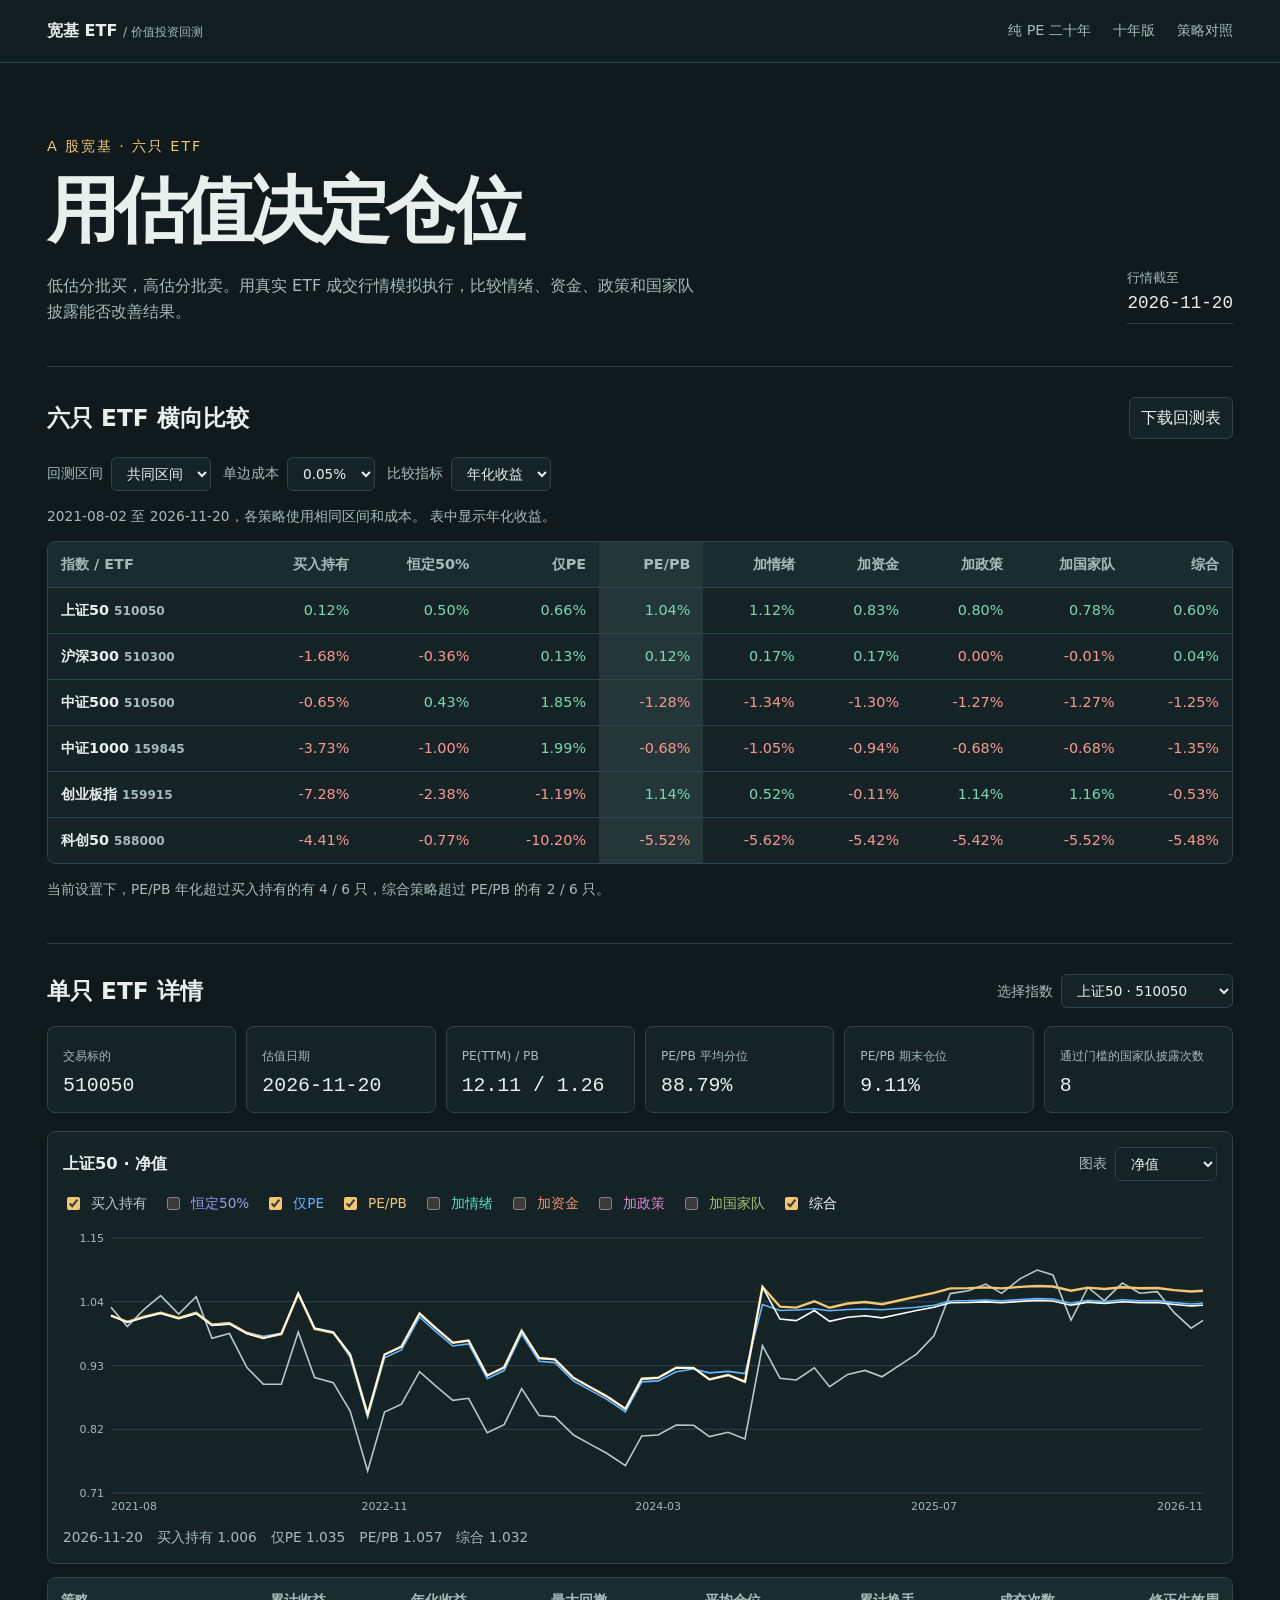
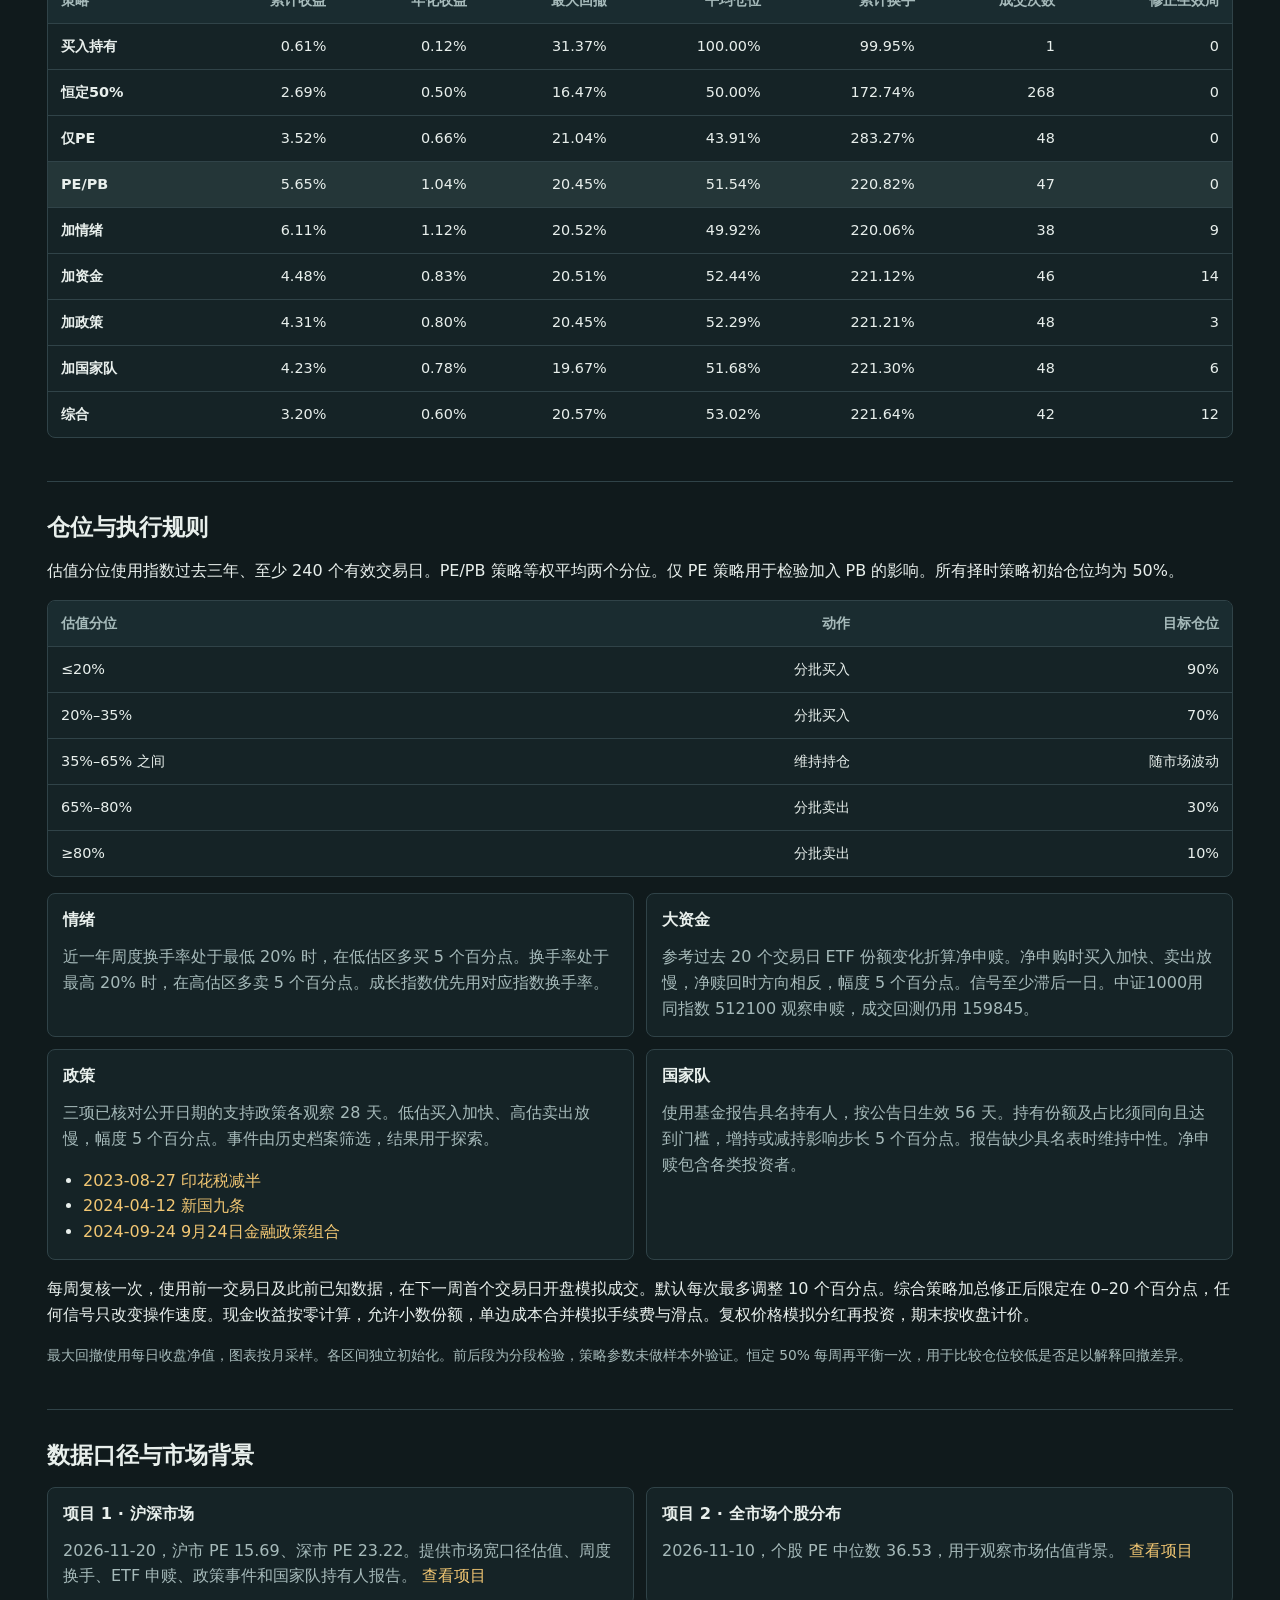
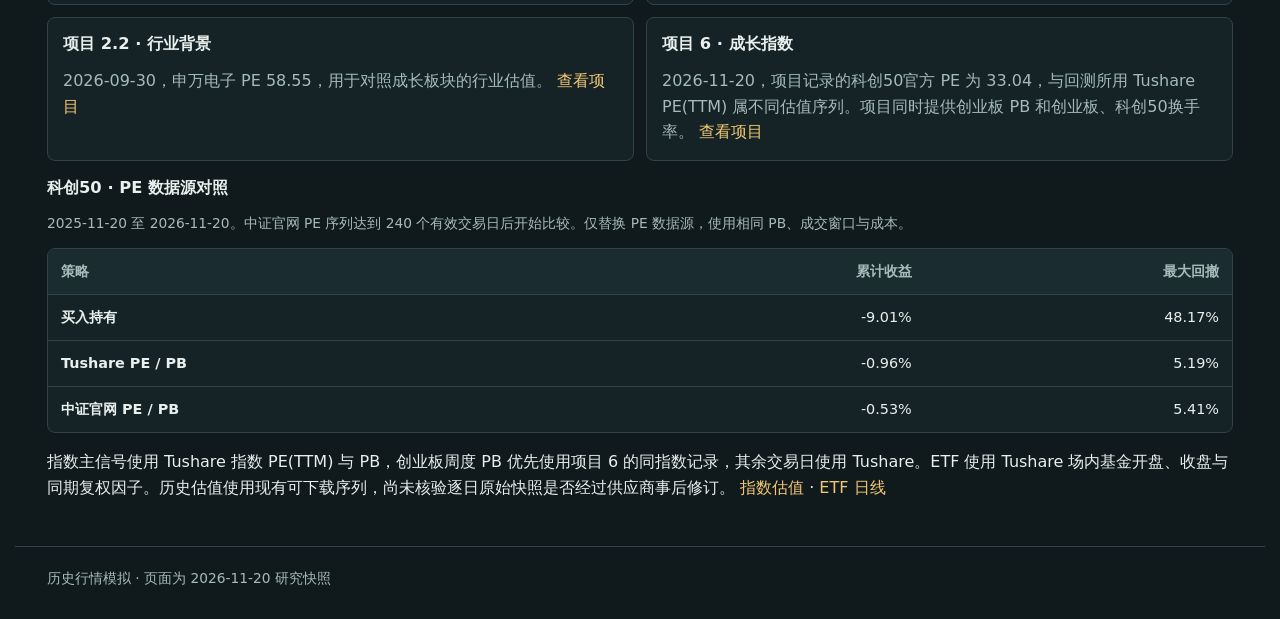
==== index.html @ 036088d6 "Sync verified ETF backtest and rolling PE charts" ====
<!doctype html>
<html lang="zh-CN">
<head>
<meta charset="utf-8">
<meta name="viewport" content="width=device-width,initial-scale=1">
<title>宽基 ETF · 价值投资回测</title>
<link rel="stylesheet" href="style.css">
<script defer src="results.js"></script>
<script defer src="app.js"></script>
</head>
<body>
<header><div class="shell bar"><a href="#">宽基 ETF <small> / 价值投资回测</small></a><nav><a href="pe20.html">纯 PE 二十年</a><a href="pe10.html">十年版</a><a href="#compare">策略对照</a></nav></div></header>
<main class="shell">
<section class="hero">
<div><p class="eyebrow">A 股宽基 · 六只 ETF</p><h1>用估值决定仓位</h1><p>低估分批买，高估分批卖。用真实 ETF 成交行情模拟执行，比较情绪、资金、政策和国家队披露能否改善结果。</p></div>
<div class="stamp">行情截至 <strong>2026-11-20</strong></div>
</section>
<section id="compare">
<div class="section-head"><h2>六只 ETF 横向比较</h2><button type="button" id="export">下载回测表</button></div>
<div class="controls">
<label>回测区间<select id="period"></select></label>
<label>单边成本<select id="fee"><option value="0">0.05%</option><option value="1">0.15%</option></select></label>
<label>比较指标<select id="metric"><option value="annual">年化收益</option><option value="total">累计收益</option><option value="drawdown">最大回撤</option><option value="weight">平均仓位</option></select></label>
</div>
<p class="muted" id="window"></p>
<div class="table-wrap" tabindex="0" aria-label="六只ETF回测结果"><table id="matrix"></table></div>
<p class="muted" id="summary"></p>
</section>
<section id="detail">
<div class="section-head"><h2>单只 ETF 详情</h2><label>选择指数<select id="asset"></select></label></div>
<div class="stats" id="stats"></div>
<div class="chart">
<div class="section-head"><h3 id="chartTitle">净值对比</h3><label>图表<select id="curveMetric"><option value="1">净值</option><option value="2">ETF 仓位</option></select></label></div>
<div id="legend"></div>
<canvas id="curve" role="img" aria-label="月度回测净值与仓位图，也可在下表阅读收益和回撤"></canvas>
<p id="chartReadout" class="muted"></p>
</div>
<div class="table-wrap" tabindex="0" aria-label="当前ETF各策略指标"><table id="details"></table></div>
</section>
<section id="rules">
<h2>仓位与执行规则</h2>
<p>估值分位使用指数过去三年、至少 240 个有效交易日。PE/PB 策略等权平均两个分位。仅 PE 策略用于检验加入 PB 的影响。所有择时策略初始仓位均为 50%。</p>
<div class="table-wrap"><table><thead><tr><th>估值分位</th><th>动作</th><th>目标仓位</th></tr></thead><tbody>
<tr><td>≤20%</td><td>分批买入</td><td>90%</td></tr><tr><td>20%–35%</td><td>分批买入</td><td>70%</td></tr><tr><td>35%–65% 之间</td><td>维持持仓</td><td>随市场波动</td></tr><tr><td>65%–80%</td><td>分批卖出</td><td>30%</td></tr><tr><td>≥80%</td><td>分批卖出</td><td>10%</td></tr>
</tbody></table></div>
<div class="rule-grid">
<article><h3>情绪</h3><p>近一年周度换手率处于最低 20% 时，在低估区多买 5 个百分点。换手率处于最高 20% 时，在高估区多卖 5 个百分点。成长指数优先用对应指数换手率。</p></article>
<article><h3>大资金</h3><p>参考过去 20 个交易日 ETF 份额变化折算净申赎。净申购时买入加快、卖出放慢，净赎回时方向相反，幅度 5 个百分点。信号至少滞后一日。中证1000用同指数 512100 观察申赎，成交回测仍用 159845。</p></article>
<article><h3>政策</h3><p>三项已核对公开日期的支持政策各观察 28 天。低估买入加快、高估卖出放慢，幅度 5 个百分点。事件由历史档案筛选，结果用于探索。</p><ul id="policy"></ul></article>
<article><h3>国家队</h3><p>使用基金报告具名持有人，按公告日生效 56 天。持有份额及占比须同向且达到门槛，增持或减持影响步长 5 个百分点。报告缺少具名表时维持中性。净申赎包含各类投资者。</p></article>
</div>
<p>每周复核一次，使用前一交易日及此前已知数据，在下一周首个交易日开盘模拟成交。默认每次最多调整 10 个百分点。综合策略加总修正后限定在 0–20 个百分点，任何信号只改变操作速度。现金收益按零计算，允许小数份额，单边成本合并模拟手续费与滑点。复权价格模拟分红再投资，期末按收盘计价。</p>
<p class="muted">最大回撤使用每日收盘净值，图表按月采样。各区间独立初始化。前后段为分段检验，策略参数未做样本外验证。恒定 50% 每周再平衡一次，用于比较仓位较低是否足以解释回撤差异。</p>
</section>
<section id="sources">
<h2>数据口径与市场背景</h2>
<div class="rule-grid" id="context"></div>
<h3>科创50 · PE 数据源对照</h3>
<p id="starWindow" class="muted"></p>
<div class="table-wrap"><table id="starCheck"></table></div>
<p>指数主信号使用 Tushare 指数 PE(TTM) 与 PB，创业板周度 PB 优先使用项目 6 的同指数记录，其余交易日使用 Tushare。ETF 使用 Tushare 场内基金开盘、收盘与同期复权因子。历史估值使用现有可下载序列，尚未核验逐日原始快照是否经过供应商事后修订。 <a href="https://tushare.pro/document/2?doc_id=128">指数估值</a> · <a href="https://tushare.pro/document/2?doc_id=127">ETF 日线</a></p>
</section>
</main>
<footer class="shell">历史行情模拟 · 页面为 2026-11-20 研究快照</footer>
</body>
</html>
---- style.css ----
:root{color-scheme:dark;--bg:#101a1c;--panel:#152326;--ink:#e8efec;--muted:#a6baba;--edge:#304348;--gold:#f2c773;--green:#79d8b0;--red:#f59a93;font-family:system-ui,"Microsoft YaHei",sans-serif}*{box-sizing:border-box}body{margin:0;background:var(--bg);color:var(--ink);line-height:1.6}a{color:var(--gold);text-decoration:none}a:hover{text-decoration:underline}header{border-bottom:1px solid var(--edge);background:#111d1f}.shell{max-width:1250px;margin:auto;padding:0 32px}.bar{display:flex;align-items:center;justify-content:space-between;gap:16px;min-height:62px}.bar>a{color:var(--ink);font-weight:700}.bar small,.muted{color:var(--muted);font-weight:400}.bar nav{display:flex;gap:22px}.bar nav a{color:var(--muted);font-size:.9rem}.hero{display:flex;align-items:end;justify-content:space-between;gap:22px;padding:72px 0 42px}.hero h1{font-size:clamp(2rem,6vw,4.5rem);letter-spacing:-.06em;line-height:1.15;margin:.15em 0 .3em}.hero p{max-width:650px;color:var(--muted);margin:0}.hero .eyebrow{color:var(--gold);font-size:.9rem;letter-spacing:.13em}.stamp{white-space:nowrap;color:var(--muted);font-size:.83rem;border-bottom:1px solid var(--edge);padding-bottom:10px}.stamp strong{display:block;color:var(--ink);font:1.1rem ui-monospace,monospace;margin-top:5px}section:not(.hero){padding:30px 0;border-top:1px solid var(--edge)}h2,h3{line-height:1.3;margin:0 0 14px}h2{font-size:1.45rem}h3{font-size:1.02rem}.section-head,.controls{display:flex;align-items:center;justify-content:space-between;gap:12px;flex-wrap:wrap}.section-head h2,.section-head h3{margin:0}.controls{justify-content:flex-start;margin-top:18px}label{display:inline-flex;align-items:center;gap:8px;font-size:.85rem;color:var(--muted)}button,select{color:var(--ink);font:inherit;background:var(--panel);border:1px solid var(--edge);border-radius:6px;padding:7px 11px;cursor:pointer}button:hover,select:hover{border-color:var(--gold)}:focus-visible{outline:2px solid var(--gold);outline-offset:3px}.table-wrap{overflow:auto;border:1px solid var(--edge);border-radius:8px;margin:13px 0;background:var(--panel)}table{border-collapse:collapse;width:100%;white-space:nowrap;font-variant-numeric:tabular-nums;text-align:right;font-size:.9rem}th,td{padding:11px 13px;border-bottom:1px solid var(--edge)}thead{background:#1a2c30;color:var(--muted)}tbody tr:last-child>*{border-bottom:0}th:first-child,td:first-child{text-align:left}tbody th{font-weight:600}#matrix tbody th{position:sticky;left:0;background:var(--panel)}.asset-link{background:none;border:0;padding:0;text-align:left}small{color:var(--muted);font-size:.76rem}.pos{color:var(--green)}.neg{color:var(--red)}.primary{background:#243638}.stats{display:grid;grid-template-columns:repeat(auto-fit,minmax(145px,1fr));gap:10px;margin:18px 0}.stat,.rule-grid article,.chart{border-radius:8px;background:var(--panel);border:1px solid var(--edge);padding:15px}.stat strong{display:block;font:1.24rem ui-monospace,monospace;margin-top:6px}.chart #legend{display:flex;gap:8px 16px;flex-wrap:wrap;margin-top:12px}.chart #legend label{color:var(--ink)}.chart input{accent-color:var(--gold)}canvas{width:100%;height:300px;display:block;margin-top:5px}.chart p{min-height:1.6em;margin:6px 0 0}.rule-grid{display:grid;grid-template-columns:repeat(2,minmax(0,1fr));gap:12px;margin:16px 0}.rule-grid p{margin:0;color:var(--muted)}.rule-grid ul{margin-bottom:0;padding-left:20px}.muted,footer{font-size:.86rem}footer{border-top:1px solid var(--edge);padding-top:20px!important;padding-bottom:30px!important;color:var(--muted)}@media(max-width:660px){.shell{padding:0 16px}.hero{padding:38px 0 24px;display:block}.stamp{margin-top:18px;display:inline-block}.rule-grid{grid-template-columns:1fr}.bar nav{gap:11px}.bar small{display:none}th,td{padding:9px 10px}canvas{height:245px}}
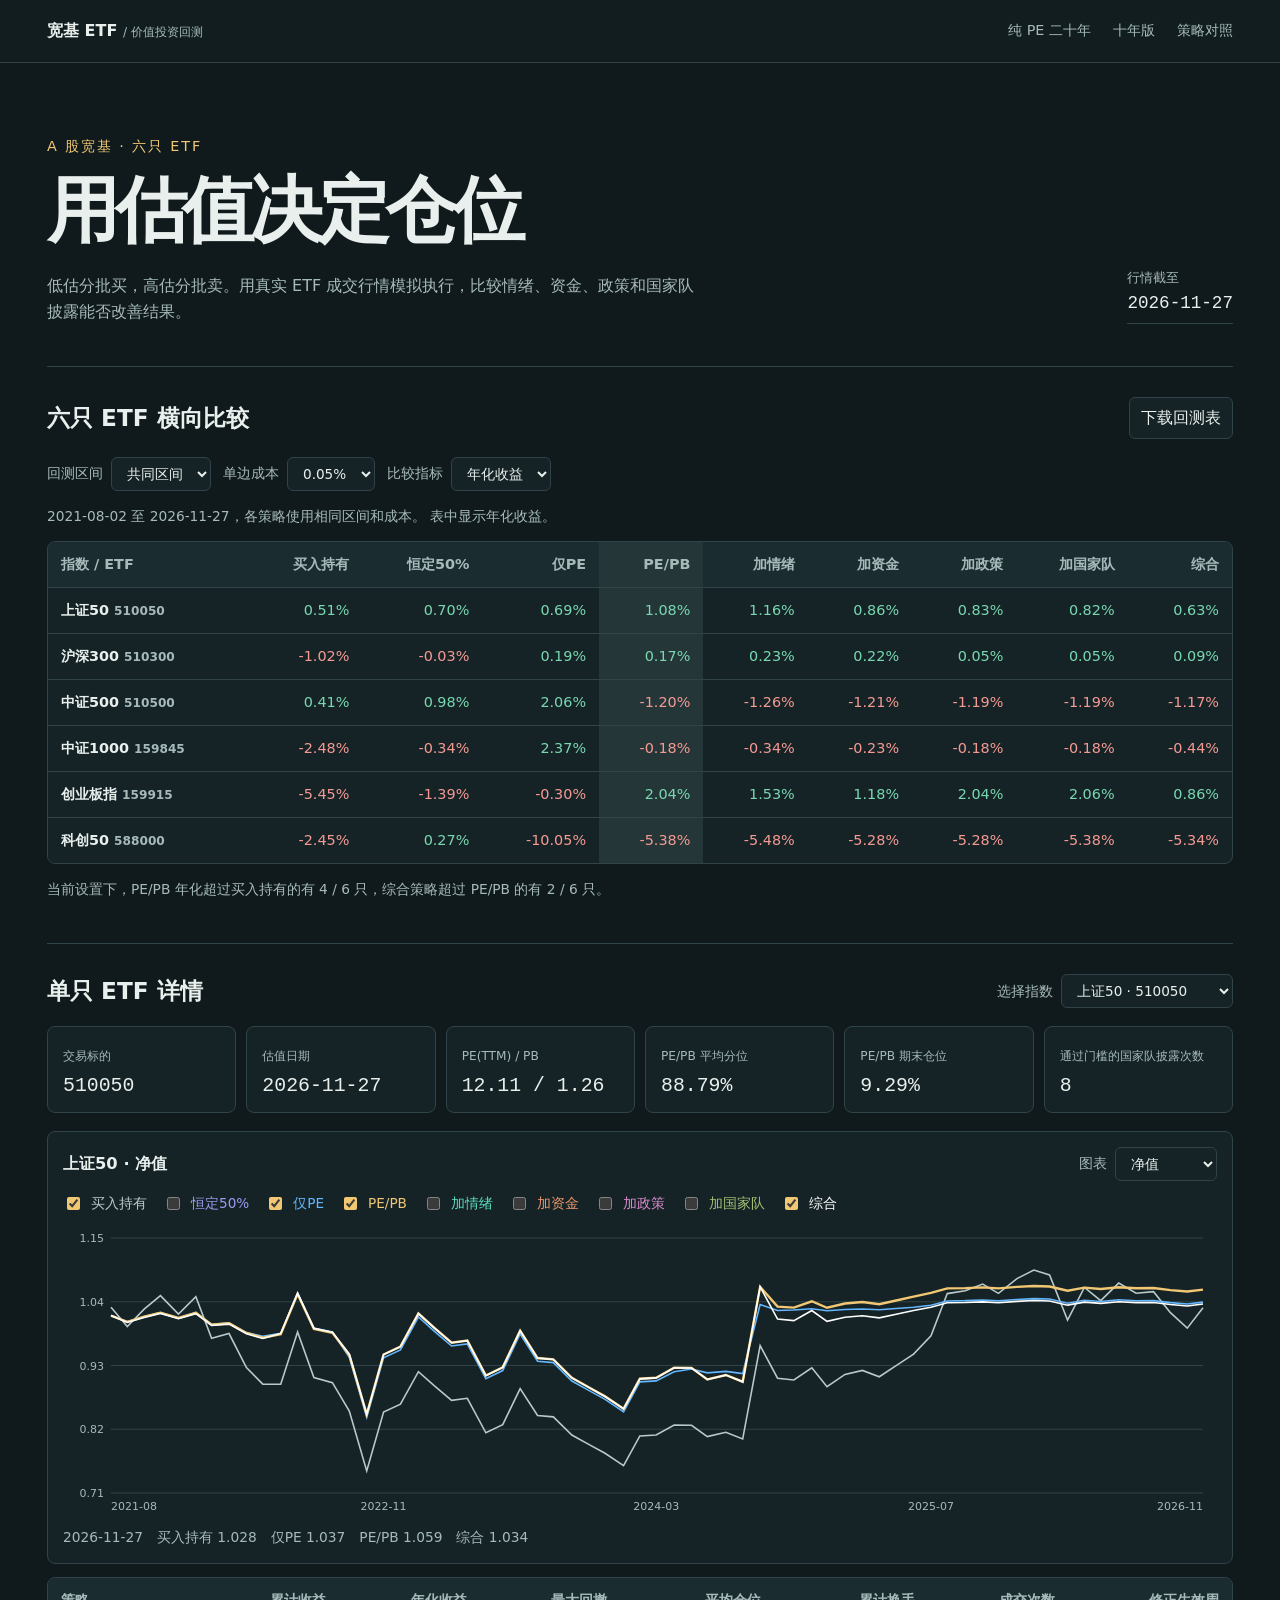
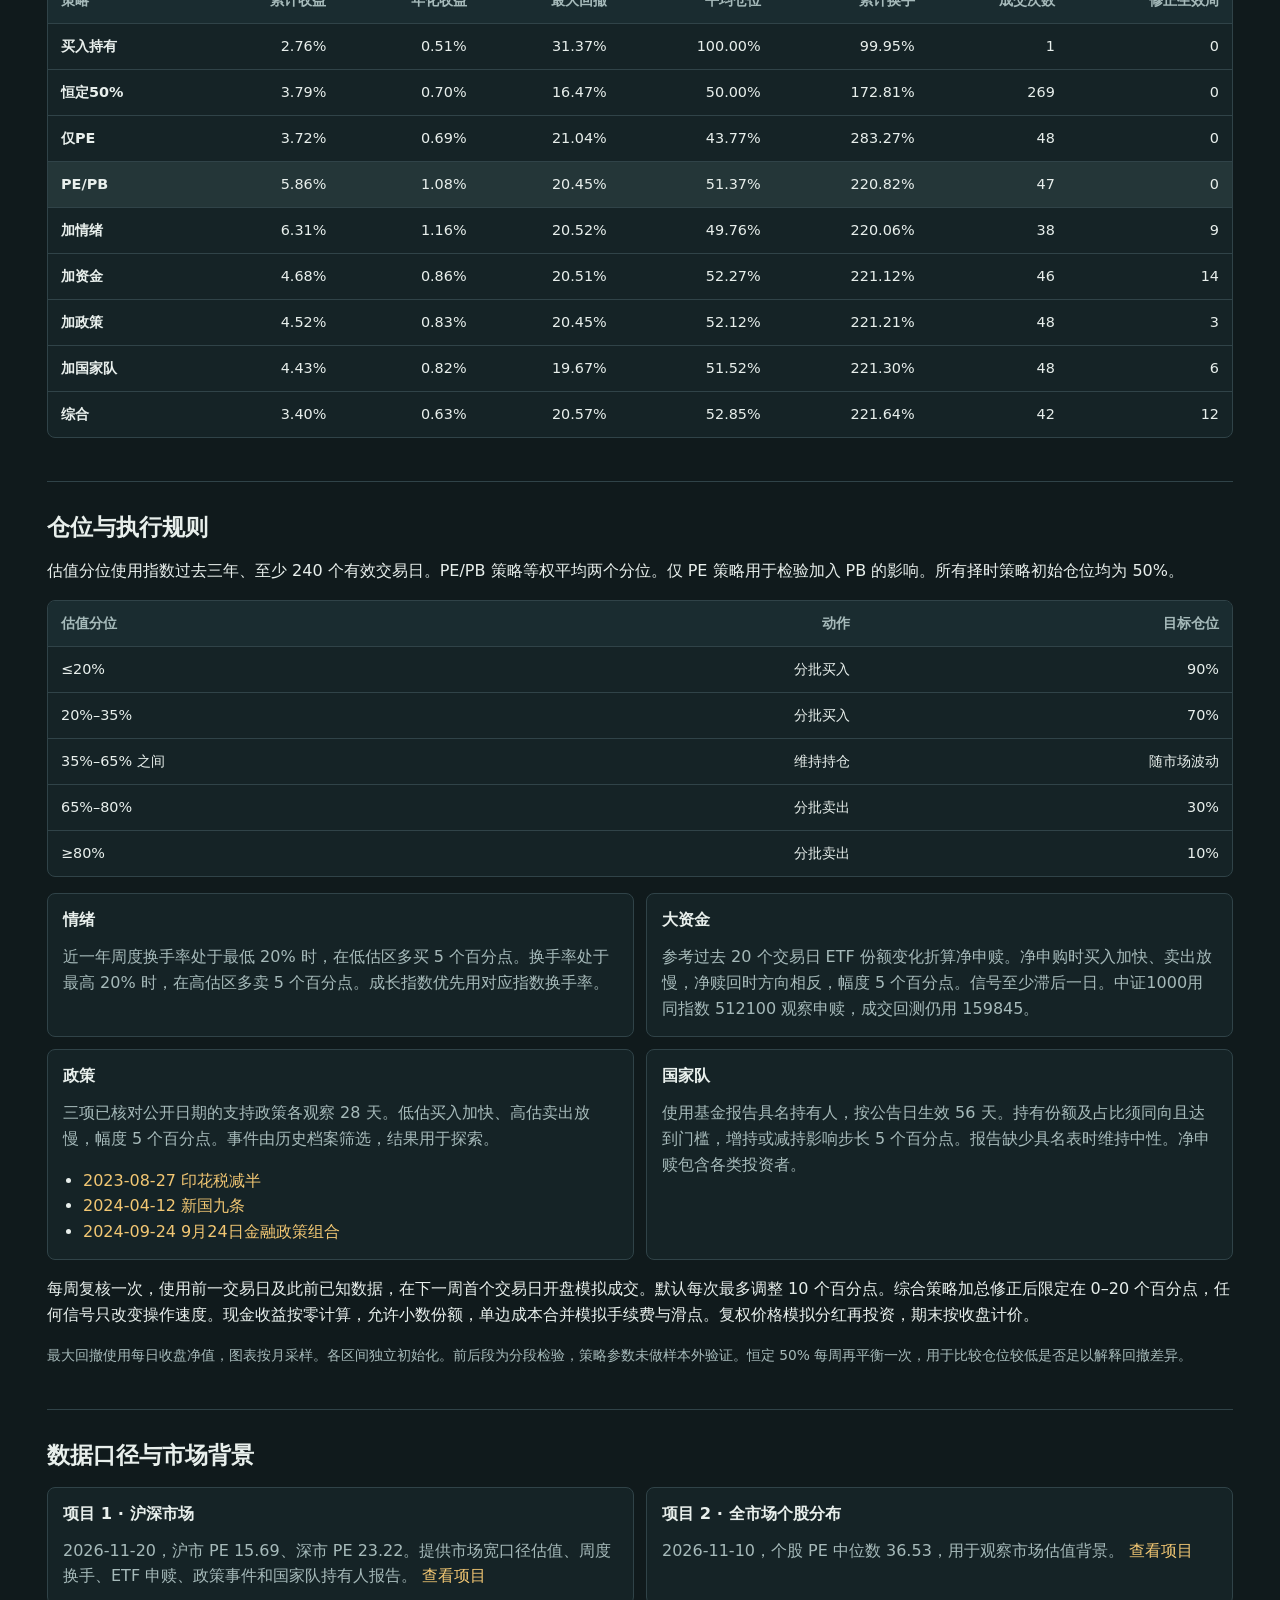
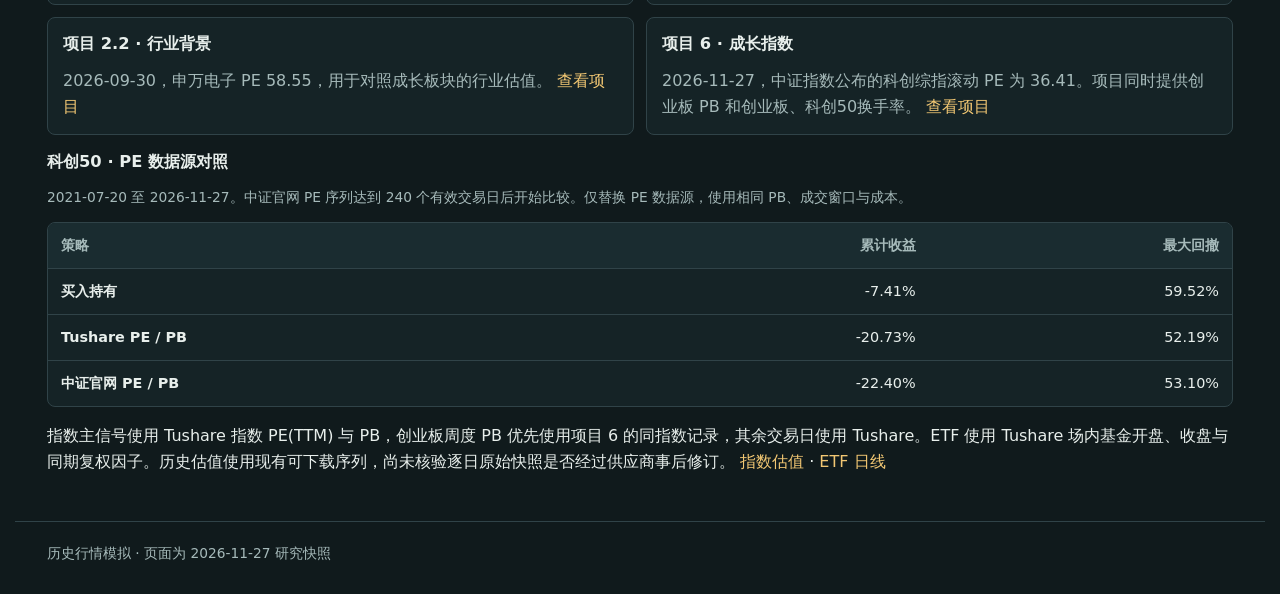
==== commit 82673520: "Refresh ETF backtests through November 27, 2026" ====
--- a/index.html
+++ b/index.html
@@ -5,15 +5,15 @@
 <meta name="viewport" content="width=device-width,initial-scale=1">
 <title>宽基 ETF · 价值投资回测</title>
 <link rel="stylesheet" href="style.css">
-<script defer src="results.js"></script>
-<script defer src="app.js"></script>
+<script defer src="results.js?v=20261127"></script>
+<script defer src="app.js?v=20261127"></script>
 </head>
 <body>
 <header><div class="shell bar"><a href="#">宽基 ETF <small> / 价值投资回测</small></a><nav><a href="pe20.html">纯 PE 二十年</a><a href="pe10.html">十年版</a><a href="#compare">策略对照</a></nav></div></header>
 <main class="shell">
 <section class="hero">
 <div><p class="eyebrow">A 股宽基 · 六只 ETF</p><h1>用估值决定仓位</h1><p>低估分批买，高估分批卖。用真实 ETF 成交行情模拟执行，比较情绪、资金、政策和国家队披露能否改善结果。</p></div>
-<div class="stamp">行情截至 <strong>2026-11-20</strong></div>
+<div class="stamp">行情截至 <strong>2026-11-27</strong></div>
 </section>
 <section id="compare">
 <div class="section-head"><h2>六只 ETF 横向比较</h2><button type="button" id="export">下载回测表</button></div>
@@ -61,6 +61,6 @@
 <p>指数主信号使用 Tushare 指数 PE(TTM) 与 PB，创业板周度 PB 优先使用项目 6 的同指数记录，其余交易日使用 Tushare。ETF 使用 Tushare 场内基金开盘、收盘与同期复权因子。历史估值使用现有可下载序列，尚未核验逐日原始快照是否经过供应商事后修订。 <a href="https://tushare.pro/document/2?doc_id=128">指数估值</a> · <a href="https://tushare.pro/document/2?doc_id=127">ETF 日线</a></p>
 </section>
 </main>
-<footer class="shell">历史行情模拟 · 页面为 2026-11-20 研究快照</footer>
+<footer class="shell">历史行情模拟 · 页面为 2026-11-27 研究快照</footer>
 </body>
 </html>
